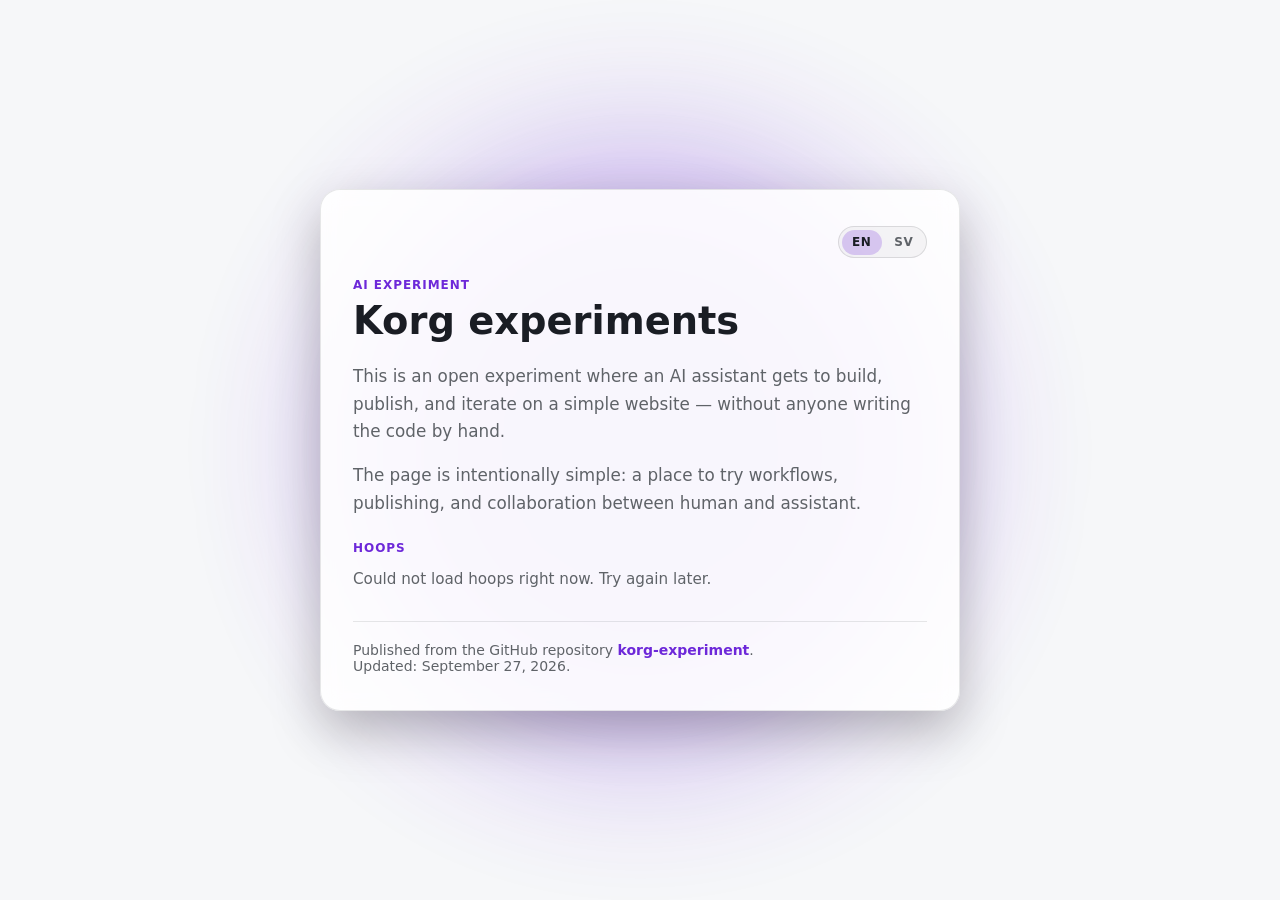
==== index.html @ c3875621 "Add Korgs folder structure with meta.json and animated hoop list on homepage" ====
<!DOCTYPE html>
<html lang="en">
<head>
  <meta charset="utf-8" />
  <meta name="viewport" content="width=device-width, initial-scale=1" />
  <title>Korg experiments</title>
  <meta name="description" content="Korg experiments — an open AI website experiment." />
  <style>
    :root {
      color-scheme: light dark;
      --bg: #0f1115;
      --fg: #e8eaed;
      --muted: #9aa0a6;
      --accent: #a78bfa;
      --card: #1a1d24;
    }
    @media (prefers-color-scheme: light) {
      :root {
        --bg: #f6f7f9;
        --fg: #1a1d24;
        --muted: #5f6368;
        --accent: #6d28d9;
        --card: #ffffff;
      }
    }
    * { box-sizing: border-box; }
    body {
      margin: 0;
      min-height: 100vh;
      font-family: ui-sans-serif, system-ui, -apple-system, "Segoe UI", Roboto, Helvetica, Arial, sans-serif;
      background: var(--bg);
      color: var(--fg);
      display: grid;
      place-items: center;
      padding: 2rem;
      position: relative;
      overflow-x: hidden;
    }
    body::before,
    body::after {
      content: "";
      position: fixed;
      top: 50%;
      left: 50%;
      border-radius: 50%;
      pointer-events: none;
      z-index: 0;
      filter: blur(72px);
      will-change: transform;
    }
    body::before {
      width: min(68vw, 40rem);
      height: min(68vw, 40rem);
      margin: calc(min(68vw, 40rem) / -2) 0 0 calc(min(68vw, 40rem) / -2);
      background: color-mix(in srgb, var(--accent) 30%, transparent);
      opacity: 0.85;
      animation: edge-glow-orbit 40s linear infinite;
    }
    body::after {
      width: min(48vw, 28rem);
      height: min(48vw, 28rem);
      margin: calc(min(48vw, 28rem) / -2) 0 0 calc(min(48vw, 28rem) / -2);
      background: color-mix(in srgb, var(--accent) 16%, transparent);
      opacity: 0.7;
      animation: edge-glow-orbit 56s linear infinite reverse;
      animation-delay: -14s;
    }
    @keyframes edge-glow-orbit {
      from { transform: rotate(0deg) translateX(min(44vw, 20rem)); }
      to { transform: rotate(360deg) translateX(min(44vw, 20rem)); }
    }
    @media (prefers-reduced-motion: reduce) {
      body::before,
      body::after { animation: none; }
      body::before { transform: translate(-28vw, -32vh); }
      body::after { transform: translate(30vw, -18vh); }
    }
    main {
      position: relative;
      z-index: 1;
      width: min(40rem, 100%);
      background: color-mix(in srgb, var(--card) 88%, transparent);
      backdrop-filter: blur(10px);
      border: 1px solid color-mix(in srgb, var(--fg) 10%, transparent);
      border-radius: 1.25rem;
      padding: 2.25rem 2rem;
      box-shadow: 0 20px 50px color-mix(in srgb, #000 25%, transparent);
      transition: opacity 0.35s ease, transform 0.35s ease;
    }
    body.is-leaving main {
      opacity: 0;
      transform: scale(0.96);
    }
    .top-bar {
      display: flex;
      justify-content: flex-end;
      margin-bottom: 1rem;
    }
    .lang-switch {
      display: inline-flex;
      gap: 0.15rem;
      padding: 0.15rem;
      border-radius: 999px;
      border: 1px solid color-mix(in srgb, var(--fg) 12%, transparent);
      background: color-mix(in srgb, var(--fg) 4%, transparent);
    }
    .lang-switch button {
      appearance: none;
      border: 0;
      margin: 0;
      cursor: pointer;
      font: inherit;
      font-size: 0.75rem;
      font-weight: 600;
      letter-spacing: 0.04em;
      padding: 0.35rem 0.65rem;
      border-radius: 999px;
      color: var(--muted);
      background: transparent;
    }
    .lang-switch button[aria-pressed="true"] {
      color: var(--fg);
      background: color-mix(in srgb, var(--accent) 22%, transparent);
    }
    .eyebrow {
      display: inline-block;
      font-size: 0.75rem;
      letter-spacing: 0.08em;
      text-transform: uppercase;
      color: var(--accent);
      font-weight: 600;
      margin-bottom: 0.4rem;
    }
    h1 {
      margin: 0 0 1rem;
      font-size: clamp(1.8rem, 4vw, 2.4rem);
      line-height: 1.15;
      font-weight: 700;
    }
    p {
      margin: 0 0 1rem;
      color: var(--muted);
      line-height: 1.65;
      font-size: 1.05rem;
    }
    .hero { margin-bottom: 1.25rem; }
    .hero-text h1 { margin-bottom: 0; }
    .hoops-section { margin-top: 1.5rem; }
    .hoops-heading {
      margin: 0 0 0.75rem;
      font-size: 0.75rem;
      letter-spacing: 0.08em;
      text-transform: uppercase;
      color: var(--accent);
      font-weight: 600;
    }
    .hoops-status {
      margin: 0;
      color: var(--muted);
      font-size: 0.95rem;
    }
    .hoop-list {
      list-style: none;
      margin: 0;
      padding: 0;
      display: flex;
      flex-direction: column;
      gap: 0.65rem;
    }
    .hoop {
      display: flex;
      align-items: flex-start;
      gap: 0.85rem;
      text-decoration: none;
      color: inherit;
      padding: 0.85rem 1rem;
      border-radius: 1rem;
      border: 1px solid color-mix(in srgb, var(--fg) 10%, transparent);
      background: color-mix(in srgb, var(--fg) 3%, transparent);
      cursor: pointer;
      opacity: 0;
      transform: translateY(12px) scale(0.96);
      animation: hoop-pop 0.55s cubic-bezier(0.22, 1, 0.36, 1) forwards;
      transition: border-color 0.2s ease, background 0.2s ease, transform 0.2s ease;
    }
    .hoop:hover {
      border-color: color-mix(in srgb, var(--accent) 55%, transparent);
      background: color-mix(in srgb, var(--accent) 12%, transparent);
      transform: translateY(-1px) scale(1.01);
    }
    .hoop:focus-visible {
      outline: 2px solid var(--accent);
      outline-offset: 3px;
    }
    .hoop-icon {
      font-size: 1.85rem;
      line-height: 1;
      flex-shrink: 0;
      filter: drop-shadow(0 6px 12px color-mix(in srgb, var(--accent) 30%, transparent));
    }
    .hoop-text { min-width: 0; flex: 1; }
    .hoop-title {
      margin: 0;
      font-size: 1.05rem;
      font-weight: 700;
      line-height: 1.25;
    }
    .hoop-desc {
      margin: 0.3rem 0 0;
      color: var(--muted);
      font-size: 0.9rem;
      line-height: 1.45;
    }
    @keyframes hoop-pop {
      to { opacity: 1; transform: translateY(0) scale(1); }
    }
    footer {
      margin-top: 1.75rem;
      padding-top: 1.25rem;
      border-top: 1px solid color-mix(in srgb, var(--fg) 10%, transparent);
      font-size: 0.875rem;
      color: var(--muted);
    }
    footer a {
      color: var(--accent);
      text-decoration: none;
      font-weight: 600;
    }
    footer a:hover { text-decoration: underline; }
    .expand-overlay {
      position: fixed;
      inset: 0;
      z-index: 1000;
      pointer-events: none;
    }
    .expand-overlay .fly-hoop {
      position: fixed;
      font-size: 2.5rem;
      line-height: 1;
      margin: 0;
      transform-origin: center center;
      will-change: transform, filter;
      filter: drop-shadow(0 10px 18px color-mix(in srgb, var(--accent) 35%, transparent));
      transition: transform 0.7s cubic-bezier(0.22, 1, 0.36, 1), filter 0.7s ease;
    }
    .expand-overlay.is-on .fly-hoop {
      transform: translate(-50%, -50%) scale(22);
      filter: drop-shadow(0 0 40px color-mix(in srgb, var(--accent) 55%, transparent));
    }
    @media (prefers-reduced-motion: reduce) {
      .hoop {
        animation: none;
        opacity: 1;
        transform: none;
      }
      .hoop:hover { transform: none; }
      .expand-overlay .fly-hoop { transition: none; }
      body.is-leaving main { transition: none; }
    }
  </style>
</head>
<body data-i18n-title="document_title" data-i18n-meta="meta_description">
  <main>
    <div class="top-bar">
      <div class="lang-switch" role="group" aria-label="Language">
        <button type="button" data-lang="en" aria-pressed="true">EN</button>
        <button type="button" data-lang="sv" aria-pressed="false">SV</button>
      </div>
    </div>
    <div class="hero">
      <div class="hero-text">
        <span class="eyebrow" data-i18n="eyebrow">AI experiment</span>
        <h1 data-i18n="header_title">Korg experiments</h1>
      </div>
    </div>
    <p data-i18n="intro1">
      This is an open experiment where an AI assistant gets to build, publish,
      and iterate on a simple website — without anyone writing the code by hand.
    </p>
    <p data-i18n="intro2">
      The page is intentionally simple: a place to try workflows, publishing, and
      collaboration between human and assistant.
    </p>

    <section class="hoops-section" aria-labelledby="hoops-heading">
      <h2 id="hoops-heading" class="hoops-heading" data-i18n="hoops_heading">Hoops</h2>
      <p id="hoops-status" class="hoops-status" data-i18n="hoops_loading">Loading hoops…</p>
      <ul id="hoop-list" class="hoop-list" hidden></ul>
    </section>

    <footer>
      <span data-i18n="footer_published_prefix">Published from the GitHub repository </span><a href="https://github.com/ChrisAcrobat/korg-experiment" data-i18n="footer_published_link">korg-experiment</a>.<br />
      <span data-i18n="footer_updated">Updated: September 27, 2026.</span>
    </footer>
  </main>
  <!--
    The reload script must always run first.
    If something goes wrong on the page later, it still starts,
    fetches the latest version from GitHub, and fixes the page automatically.
  -->
  <script src="reload.js" defer></script>
  <script src="i18n.js" defer></script>
  <script defer>
    (function () {
      const REPO = "ChrisAcrobat/korg-experiment";
      const BRANCH = "main";
      const CONTENTS =
        "https://api.github.com/repos/" + REPO + "/contents/Korgs?ref=" + encodeURIComponent(BRANCH);
      const listEl = document.getElementById("hoop-list");
      const statusEl = document.getElementById("hoops-status");
      const reduceMotion = window.matchMedia("(prefers-reduced-motion: reduce)").matches;

      function t(key, fallback) {
        if (window.KorgI18n) return window.KorgI18n.t(key, fallback);
        return fallback;
      }

      function setStatus(key, fallback) {
        statusEl.hidden = false;
        statusEl.setAttribute("data-i18n", key);
        statusEl.textContent = t(key, fallback);
        listEl.hidden = true;
        listEl.innerHTML = "";
      }

      async function fetchJson(url) {
        const res = await fetch(url, {
          headers: { Accept: "application/vnd.github+json" },
          cache: "no-store",
        });
        if (!res.ok) throw new Error("HTTP " + res.status);
        return res.json();
      }

      async function loadMeta(folder) {
        const url =
          "https://api.github.com/repos/" +
          REPO +
          "/contents/Korgs/" +
          encodeURIComponent(folder) +
          "/meta.json?ref=" +
          encodeURIComponent(BRANCH);
        try {
          const data = await fetchJson(url);
          if (data && data.content && data.encoding === "base64") {
            const json = JSON.parse(atob(data.content.replace(/\n/g, "")));
            return json;
          }
          if (data && data.download_url) {
            const res = await fetch(data.download_url, { cache: "no-store" });
            if (!res.ok) throw new Error("meta " + res.status);
            return res.json();
          }
        } catch (_) { /* fall through */ }
        return null;
      }

      function navigateWithZoom(anchor, icon) {
        const href = anchor.getAttribute("href");
        if (reduceMotion) {
          window.location.href = href;
          return;
        }
        const rect = anchor.querySelector(".hoop-icon").getBoundingClientRect();
        const overlay = document.createElement("div");
        overlay.className = "expand-overlay";
        overlay.setAttribute("aria-hidden", "true");
        const fly = document.createElement("span");
        fly.className = "fly-hoop";
        fly.textContent = icon || "🧺";
        const cx = rect.left + rect.width / 2;
        const cy = rect.top + rect.height / 2;
        fly.style.left = cx + "px";
        fly.style.top = cy + "px";
        fly.style.transform = "translate(-50%, -50%) scale(1)";
        overlay.appendChild(fly);
        document.body.appendChild(overlay);
        document.body.classList.add("is-leaving");

        requestAnimationFrame(() => {
          overlay.classList.add("is-on");
        });

        const done = () => { window.location.href = href; };
        fly.addEventListener("transitionend", done, { once: true });
        setTimeout(done, 850);
      }

      function renderHoops(hoops) {
        listEl.innerHTML = "";
        if (!hoops.length) {
          setStatus("hoops_empty", "No hoops yet. Add a folder under Korgs/.");
          return;
        }
        statusEl.hidden = true;
        listEl.hidden = false;
        const defaultIcon = t("default_hoop_icon", "🧺");
        const openLabel = t("hoop_open", "Open hoop");

        hoops.forEach((hoop, index) => {
          const li = document.createElement("li");
          const a = document.createElement("a");
          a.className = "hoop";
          a.href = "Korgs/" + encodeURIComponent(hoop.folder) + "/";
          a.style.animationDelay = (index * 0.08) + "s";
          a.setAttribute(
            "aria-label",
            openLabel + ": " + hoop.title
          );

          const icon = document.createElement("span");
          icon.className = "hoop-icon";
          icon.setAttribute("aria-hidden", "true");
          icon.textContent = hoop.icon || defaultIcon;

          const text = document.createElement("div");
          text.className = "hoop-text";
          const title = document.createElement("p");
          title.className = "hoop-title";
          title.textContent = hoop.title;
          text.appendChild(title);
          if (hoop.description) {
            const desc = document.createElement("p");
            desc.className = "hoop-desc";
            desc.textContent = hoop.description;
            text.appendChild(desc);
          }

          a.appendChild(icon);
          a.appendChild(text);
          a.addEventListener("click", (event) => {
            if (event.metaKey || event.ctrlKey || event.shiftKey || event.altKey) return;
            event.preventDefault();
            navigateWithZoom(a, hoop.icon || defaultIcon);
          });

          li.appendChild(a);
          listEl.appendChild(li);
        });
      }

      async function loadHoops() {
        setStatus("hoops_loading", "Loading hoops…");
        try {
          const entries = await fetchJson(CONTENTS);
          if (!Array.isArray(entries)) throw new Error("bad listing");
          const dirs = entries.filter(
            (e) => e && e.type === "dir" && e.name && !e.name.startsWith(".")
          );
          const hoops = await Promise.all(
            dirs.map(async (dir) => {
              const meta = await loadMeta(dir.name);
              const order =
                meta && typeof meta.order === "number" ? meta.order : Number.POSITIVE_INFINITY;
              return {
                folder: dir.name,
                title: (meta && meta.title) || dir.name,
                description: (meta && meta.description) || "",
                icon: (meta && meta.icon) || "",
                order: order,
              };
            })
          );
          hoops.sort((a, b) => {
            if (a.order !== b.order) return a.order - b.order;
            return a.title.localeCompare(b.title);
          });
          renderHoops(hoops);
        } catch (_) {
          setStatus("hoops_error", "Could not load hoops right now. Try again later.");
        }
      }

      const start = () => loadHoops();
      if (window.KorgI18n && window.KorgI18n.ready) {
        window.KorgI18n.ready.then(start).catch(start);
      } else {
        document.addEventListener("i18n:ready", start, { once: true });
        setTimeout(start, 400);
      }

      document.addEventListener("i18n:ready", () => {
        if (!listEl.hidden && listEl.children.length) {
          // Refresh aria labels / status text if language changes after load
          const openLabel = t("hoop_open", "Open hoop");
          listEl.querySelectorAll(".hoop").forEach((a) => {
            const title = a.querySelector(".hoop-title");
            if (title) a.setAttribute("aria-label", openLabel + ": " + title.textContent);
          });
        } else if (!statusEl.hidden) {
          const key = statusEl.getAttribute("data-i18n");
          if (key) statusEl.textContent = t(key, statusEl.textContent);
        }
      });
    })();
  </script>
</body>
</html>
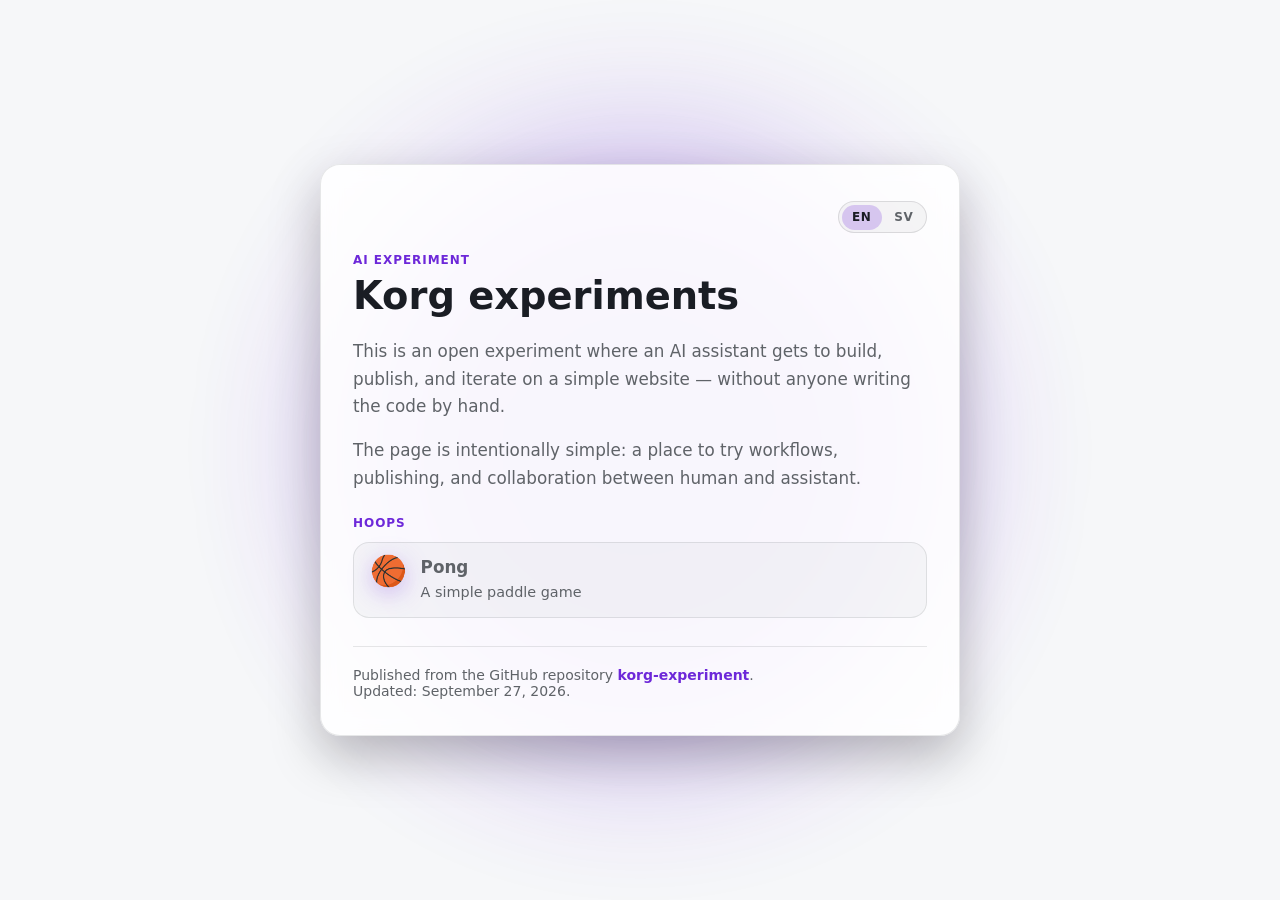
==== commit 3a8f0e7e: "Add hoops.json fallback when GitHub API is rate-limited" ====
--- a/index.html
+++ b/index.html
@@ -439,22 +439,47 @@
         });
       }
 
+      async function loadMetaRelative(folder) {
+        try {
+          const res = await fetch("Korgs/" + encodeURIComponent(folder) + "/meta.json", {
+            cache: "no-cache",
+          });
+          if (!res.ok) return null;
+          return res.json();
+        } catch (_) {
+          return null;
+        }
+      }
+
+      async function listFolders() {
+        try {
+          const entries = await fetchJson(CONTENTS);
+          if (!Array.isArray(entries)) throw new Error("bad listing");
+          return entries
+            .filter((e) => e && e.type === "dir" && e.name && !e.name.startsWith("."))
+            .map((e) => e.name);
+        } catch (_) {
+          const res = await fetch("Korgs/hoops.json", { cache: "no-cache" });
+          if (!res.ok) throw new Error("hoops fallback " + res.status);
+          const data = await res.json();
+          if (!Array.isArray(data)) throw new Error("bad hoops.json");
+          return data.map(String);
+        }
+      }
+
       async function loadHoops() {
         setStatus("hoops_loading", "Loading hoops…");
         try {
-          const entries = await fetchJson(CONTENTS);
-          if (!Array.isArray(entries)) throw new Error("bad listing");
-          const dirs = entries.filter(
-            (e) => e && e.type === "dir" && e.name && !e.name.startsWith(".")
-          );
+          const folders = await listFolders();
           const hoops = await Promise.all(
-            dirs.map(async (dir) => {
-              const meta = await loadMeta(dir.name);
+            folders.map(async (name) => {
+              let meta = await loadMeta(name);
+              if (!meta) meta = await loadMetaRelative(name);
               const order =
                 meta && typeof meta.order === "number" ? meta.order : Number.POSITIVE_INFINITY;
               return {
-                folder: dir.name,
-                title: (meta && meta.title) || dir.name,
+                folder: name,
+                title: (meta && meta.title) || name,
                 description: (meta && meta.description) || "",
                 icon: (meta && meta.icon) || "",
                 order: order,
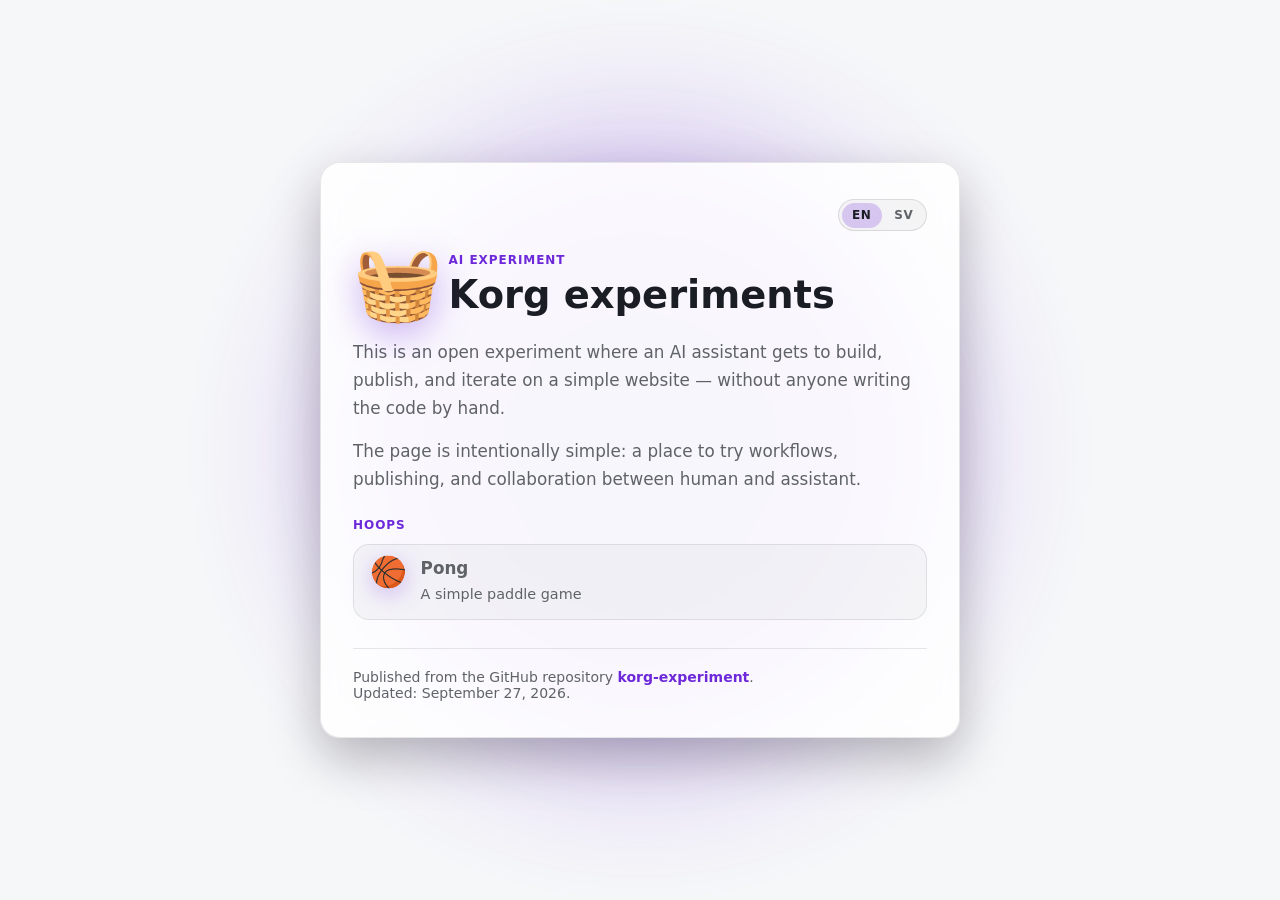
==== commit 37b981a5: "Restore korg emoji in header" ====
--- a/index.html
+++ b/index.html
@@ -143,8 +143,31 @@
       line-height: 1.65;
       font-size: 1.05rem;
     }
-    .hero { margin-bottom: 1.25rem; }
+    .hero {
+      display: flex;
+      flex-direction: column;
+      align-items: flex-start;
+      gap: 0;
+      margin-bottom: 1.25rem;
+    }
+    .basket {
+      font-size: clamp(3.5rem, 14vw, 5rem);
+      line-height: 1;
+      display: block;
+      filter: drop-shadow(0 10px 18px color-mix(in srgb, var(--accent) 35%, transparent));
+      user-select: none;
+    }
+    @media (min-width: 520px) {
+      .hero {
+        flex-direction: row;
+        align-items: center;
+        gap: 0.35rem;
+      }
+      .hero-text { flex: 1; min-width: 0; }
+      .basket { font-size: 4.5rem; flex-shrink: 0; }
+    }
     .hero-text h1 { margin-bottom: 0; }
+    .hero-text .eyebrow { margin-bottom: 0.4rem; }
     .hoops-section { margin-top: 1.5rem; }
     .hoops-heading {
       margin: 0 0 0.75rem;
@@ -268,6 +291,7 @@
       </div>
     </div>
     <div class="hero">
+      <span class="basket" role="img" data-i18n="basket_aria" data-i18n-attr="aria-label">🧺</span>
       <div class="hero-text">
         <span class="eyebrow" data-i18n="eyebrow">AI experiment</span>
         <h1 data-i18n="header_title">Korg experiments</h1>
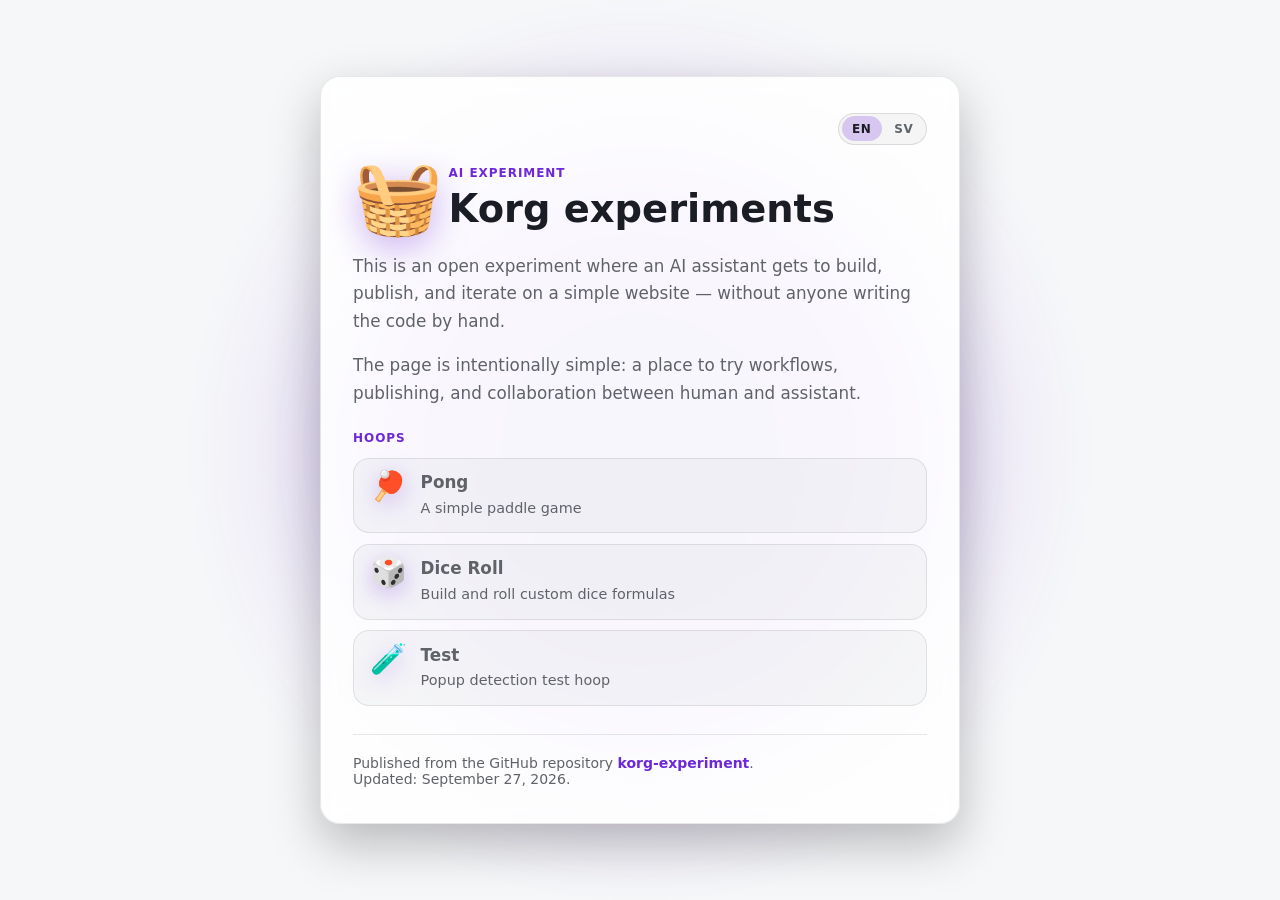
==== commit f11e8b94: "Test: inert comment in index.html for critical-update popup" ====
--- a/index.html
+++ b/index.html
@@ -1,286 +1,12 @@
 <!DOCTYPE html>
+<!-- korg-fp-test: 20260927101149 -->
 <html lang="en">
 <head>
   <meta charset="utf-8" />
   <meta name="viewport" content="width=device-width, initial-scale=1" />
   <title>Korg experiments</title>
   <meta name="description" content="Korg experiments — an open AI website experiment." />
-  <style>
-    :root {
-      color-scheme: light dark;
-      --bg: #0f1115;
-      --fg: #e8eaed;
-      --muted: #9aa0a6;
-      --accent: #a78bfa;
-      --card: #1a1d24;
-    }
-    @media (prefers-color-scheme: light) {
-      :root {
-        --bg: #f6f7f9;
-        --fg: #1a1d24;
-        --muted: #5f6368;
-        --accent: #6d28d9;
-        --card: #ffffff;
-      }
-    }
-    * { box-sizing: border-box; }
-    body {
-      margin: 0;
-      min-height: 100vh;
-      font-family: ui-sans-serif, system-ui, -apple-system, "Segoe UI", Roboto, Helvetica, Arial, sans-serif;
-      background: var(--bg);
-      color: var(--fg);
-      display: grid;
-      place-items: center;
-      padding: 2rem;
-      position: relative;
-      overflow-x: hidden;
-    }
-    body::before,
-    body::after {
-      content: "";
-      position: fixed;
-      top: 50%;
-      left: 50%;
-      border-radius: 50%;
-      pointer-events: none;
-      z-index: 0;
-      filter: blur(72px);
-      will-change: transform;
-    }
-    body::before {
-      width: min(68vw, 40rem);
-      height: min(68vw, 40rem);
-      margin: calc(min(68vw, 40rem) / -2) 0 0 calc(min(68vw, 40rem) / -2);
-      background: color-mix(in srgb, var(--accent) 30%, transparent);
-      opacity: 0.85;
-      animation: edge-glow-orbit 40s linear infinite;
-    }
-    body::after {
-      width: min(48vw, 28rem);
-      height: min(48vw, 28rem);
-      margin: calc(min(48vw, 28rem) / -2) 0 0 calc(min(48vw, 28rem) / -2);
-      background: color-mix(in srgb, var(--accent) 16%, transparent);
-      opacity: 0.7;
-      animation: edge-glow-orbit 56s linear infinite reverse;
-      animation-delay: -14s;
-    }
-    @keyframes edge-glow-orbit {
-      from { transform: rotate(0deg) translateX(min(44vw, 20rem)); }
-      to { transform: rotate(360deg) translateX(min(44vw, 20rem)); }
-    }
-    @media (prefers-reduced-motion: reduce) {
-      body::before,
-      body::after { animation: none; }
-      body::before { transform: translate(-28vw, -32vh); }
-      body::after { transform: translate(30vw, -18vh); }
-    }
-    main {
-      position: relative;
-      z-index: 1;
-      width: min(40rem, 100%);
-      background: color-mix(in srgb, var(--card) 88%, transparent);
-      backdrop-filter: blur(10px);
-      border: 1px solid color-mix(in srgb, var(--fg) 10%, transparent);
-      border-radius: 1.25rem;
-      padding: 2.25rem 2rem;
-      box-shadow: 0 20px 50px color-mix(in srgb, #000 25%, transparent);
-      transition: opacity 0.35s ease, transform 0.35s ease;
-    }
-    body.is-leaving main {
-      opacity: 0;
-      transform: scale(0.96);
-    }
-    .top-bar {
-      display: flex;
-      justify-content: flex-end;
-      margin-bottom: 1rem;
-    }
-    .lang-switch {
-      display: inline-flex;
-      gap: 0.15rem;
-      padding: 0.15rem;
-      border-radius: 999px;
-      border: 1px solid color-mix(in srgb, var(--fg) 12%, transparent);
-      background: color-mix(in srgb, var(--fg) 4%, transparent);
-    }
-    .lang-switch button {
-      appearance: none;
-      border: 0;
-      margin: 0;
-      cursor: pointer;
-      font: inherit;
-      font-size: 0.75rem;
-      font-weight: 600;
-      letter-spacing: 0.04em;
-      padding: 0.35rem 0.65rem;
-      border-radius: 999px;
-      color: var(--muted);
-      background: transparent;
-    }
-    .lang-switch button[aria-pressed="true"] {
-      color: var(--fg);
-      background: color-mix(in srgb, var(--accent) 22%, transparent);
-    }
-    .eyebrow {
-      display: inline-block;
-      font-size: 0.75rem;
-      letter-spacing: 0.08em;
-      text-transform: uppercase;
-      color: var(--accent);
-      font-weight: 600;
-      margin-bottom: 0.4rem;
-    }
-    h1 {
-      margin: 0 0 1rem;
-      font-size: clamp(1.8rem, 4vw, 2.4rem);
-      line-height: 1.15;
-      font-weight: 700;
-    }
-    p {
-      margin: 0 0 1rem;
-      color: var(--muted);
-      line-height: 1.65;
-      font-size: 1.05rem;
-    }
-    .hero {
-      display: flex;
-      flex-direction: column;
-      align-items: flex-start;
-      gap: 0;
-      margin-bottom: 1.25rem;
-    }
-    .basket {
-      font-size: clamp(3.5rem, 14vw, 5rem);
-      line-height: 1;
-      display: block;
-      filter: drop-shadow(0 10px 18px color-mix(in srgb, var(--accent) 35%, transparent));
-      user-select: none;
-    }
-    @media (min-width: 520px) {
-      .hero {
-        flex-direction: row;
-        align-items: center;
-        gap: 0.35rem;
-      }
-      .hero-text { flex: 1; min-width: 0; }
-      .basket { font-size: 4.5rem; flex-shrink: 0; }
-    }
-    .hero-text h1 { margin-bottom: 0; }
-    .hero-text .eyebrow { margin-bottom: 0.4rem; }
-    .hoops-section { margin-top: 1.5rem; }
-    .hoops-heading {
-      margin: 0 0 0.75rem;
-      font-size: 0.75rem;
-      letter-spacing: 0.08em;
-      text-transform: uppercase;
-      color: var(--accent);
-      font-weight: 600;
-    }
-    .hoops-status {
-      margin: 0;
-      color: var(--muted);
-      font-size: 0.95rem;
-    }
-    .hoop-list {
-      list-style: none;
-      margin: 0;
-      padding: 0;
-      display: flex;
-      flex-direction: column;
-      gap: 0.65rem;
-    }
-    .hoop {
-      display: flex;
-      align-items: flex-start;
-      gap: 0.85rem;
-      text-decoration: none;
-      color: inherit;
-      padding: 0.85rem 1rem;
-      border-radius: 1rem;
-      border: 1px solid color-mix(in srgb, var(--fg) 10%, transparent);
-      background: color-mix(in srgb, var(--fg) 3%, transparent);
-      cursor: pointer;
-      opacity: 0;
-      transform: translateY(12px) scale(0.96);
-      animation: hoop-pop 0.55s cubic-bezier(0.22, 1, 0.36, 1) forwards;
-      transition: border-color 0.2s ease, background 0.2s ease, transform 0.2s ease;
-    }
-    .hoop:hover {
-      border-color: color-mix(in srgb, var(--accent) 55%, transparent);
-      background: color-mix(in srgb, var(--accent) 12%, transparent);
-      transform: translateY(-1px) scale(1.01);
-    }
-    .hoop:focus-visible {
-      outline: 2px solid var(--accent);
-      outline-offset: 3px;
-    }
-    .hoop-icon {
-      font-size: 1.85rem;
-      line-height: 1;
-      flex-shrink: 0;
-      filter: drop-shadow(0 6px 12px color-mix(in srgb, var(--accent) 30%, transparent));
-    }
-    .hoop-text { min-width: 0; flex: 1; }
-    .hoop-title {
-      margin: 0;
-      font-size: 1.05rem;
-      font-weight: 700;
-      line-height: 1.25;
-    }
-    .hoop-desc {
-      margin: 0.3rem 0 0;
-      color: var(--muted);
-      font-size: 0.9rem;
-      line-height: 1.45;
-    }
-    @keyframes hoop-pop {
-      to { opacity: 1; transform: translateY(0) scale(1); }
-    }
-    footer {
-      margin-top: 1.75rem;
-      padding-top: 1.25rem;
-      border-top: 1px solid color-mix(in srgb, var(--fg) 10%, transparent);
-      font-size: 0.875rem;
-      color: var(--muted);
-    }
-    footer a {
-      color: var(--accent);
-      text-decoration: none;
-      font-weight: 600;
-    }
-    footer a:hover { text-decoration: underline; }
-    .expand-overlay {
-      position: fixed;
-      inset: 0;
-      z-index: 1000;
-      pointer-events: none;
-    }
-    .expand-overlay .fly-hoop {
-      position: fixed;
-      font-size: 2.5rem;
-      line-height: 1;
-      margin: 0;
-      transform-origin: center center;
-      will-change: transform, filter;
-      filter: drop-shadow(0 10px 18px color-mix(in srgb, var(--accent) 35%, transparent));
-      transition: transform 0.7s cubic-bezier(0.22, 1, 0.36, 1), filter 0.7s ease;
-    }
-    .expand-overlay.is-on .fly-hoop {
-      transform: translate(-50%, -50%) scale(22);
-      filter: drop-shadow(0 0 40px color-mix(in srgb, var(--accent) 55%, transparent));
-    }
-    @media (prefers-reduced-motion: reduce) {
-      .hoop {
-        animation: none;
-        opacity: 1;
-        transform: none;
-      }
-      .hoop:hover { transform: none; }
-      .expand-overlay .fly-hoop { transition: none; }
-      body.is-leaving main { transition: none; }
-    }
-  </style>
+  <link rel="stylesheet" href="css/site.css" />
 </head>
 <body data-i18n-title="document_title" data-i18n-meta="meta_description">
   <main>
@@ -290,258 +16,26 @@
         <button type="button" data-lang="sv" aria-pressed="false">SV</button>
       </div>
     </div>
-    <div class="hero">
+    <header class="hero">
       <span class="basket" role="img" data-i18n="basket_aria" data-i18n-attr="aria-label">🧺</span>
       <div class="hero-text">
         <span class="eyebrow" data-i18n="eyebrow">AI experiment</span>
         <h1 data-i18n="header_title">Korg experiments</h1>
       </div>
-    </div>
-    <p data-i18n="intro1">
-      This is an open experiment where an AI assistant gets to build, publish,
-      and iterate on a simple website — without anyone writing the code by hand.
-    </p>
-    <p data-i18n="intro2">
-      The page is intentionally simple: a place to try workflows, publishing, and
-      collaboration between human and assistant.
-    </p>
+    </header>
 
-    <section class="hoops-section" aria-labelledby="hoops-heading">
-      <h2 id="hoops-heading" class="hoops-heading" data-i18n="hoops_heading">Hoops</h2>
-      <p id="hoops-status" class="hoops-status" data-i18n="hoops_loading">Loading hoops…</p>
-      <ul id="hoop-list" class="hoop-list" hidden></ul>
-    </section>
+    <div id="content"></div>
 
     <footer>
       <span data-i18n="footer_published_prefix">Published from the GitHub repository </span><a href="https://github.com/ChrisAcrobat/korg-experiment" data-i18n="footer_published_link">korg-experiment</a>.<br />
       <span data-i18n="footer_updated">Updated: September 27, 2026.</span>
     </footer>
   </main>
-  <!--
-    The reload script must always run first.
-    If something goes wrong on the page later, it still starts,
-    fetches the latest version from GitHub, and fixes the page automatically.
-  -->
+
   <script src="reload.js" defer></script>
-  <script src="i18n.js" defer></script>
-  <script defer>
-    (function () {
-      const REPO = "ChrisAcrobat/korg-experiment";
-      const BRANCH = "main";
-      const CONTENTS =
-        "https://api.github.com/repos/" + REPO + "/contents/Korgs?ref=" + encodeURIComponent(BRANCH);
-      const listEl = document.getElementById("hoop-list");
-      const statusEl = document.getElementById("hoops-status");
-      const reduceMotion = window.matchMedia("(prefers-reduced-motion: reduce)").matches;
-
-      function t(key, fallback) {
-        if (window.KorgI18n) return window.KorgI18n.t(key, fallback);
-        return fallback;
-      }
-
-      function setStatus(key, fallback) {
-        statusEl.hidden = false;
-        statusEl.setAttribute("data-i18n", key);
-        statusEl.textContent = t(key, fallback);
-        listEl.hidden = true;
-        listEl.innerHTML = "";
-      }
-
-      async function fetchJson(url) {
-        const res = await fetch(url, {
-          headers: { Accept: "application/vnd.github+json" },
-          cache: "no-store",
-        });
-        if (!res.ok) throw new Error("HTTP " + res.status);
-        return res.json();
-      }
-
-      async function loadMeta(folder) {
-        const url =
-          "https://api.github.com/repos/" +
-          REPO +
-          "/contents/Korgs/" +
-          encodeURIComponent(folder) +
-          "/meta.json?ref=" +
-          encodeURIComponent(BRANCH);
-        try {
-          const data = await fetchJson(url);
-          if (data && data.content && data.encoding === "base64") {
-            const json = JSON.parse(atob(data.content.replace(/\n/g, "")));
-            return json;
-          }
-          if (data && data.download_url) {
-            const res = await fetch(data.download_url, { cache: "no-store" });
-            if (!res.ok) throw new Error("meta " + res.status);
-            return res.json();
-          }
-        } catch (_) { /* fall through */ }
-        return null;
-      }
-
-      function navigateWithZoom(anchor, icon) {
-        const href = anchor.getAttribute("href");
-        if (reduceMotion) {
-          window.location.href = href;
-          return;
-        }
-        const rect = anchor.querySelector(".hoop-icon").getBoundingClientRect();
-        const overlay = document.createElement("div");
-        overlay.className = "expand-overlay";
-        overlay.setAttribute("aria-hidden", "true");
-        const fly = document.createElement("span");
-        fly.className = "fly-hoop";
-        fly.textContent = icon || "🧺";
-        const cx = rect.left + rect.width / 2;
-        const cy = rect.top + rect.height / 2;
-        fly.style.left = cx + "px";
-        fly.style.top = cy + "px";
-        fly.style.transform = "translate(-50%, -50%) scale(1)";
-        overlay.appendChild(fly);
-        document.body.appendChild(overlay);
-        document.body.classList.add("is-leaving");
-
-        requestAnimationFrame(() => {
-          overlay.classList.add("is-on");
-        });
-
-        const done = () => { window.location.href = href; };
-        fly.addEventListener("transitionend", done, { once: true });
-        setTimeout(done, 850);
-      }
-
-      function renderHoops(hoops) {
-        listEl.innerHTML = "";
-        if (!hoops.length) {
-          setStatus("hoops_empty", "No hoops yet. Add a folder under Korgs/.");
-          return;
-        }
-        statusEl.hidden = true;
-        listEl.hidden = false;
-        const defaultIcon = t("default_hoop_icon", "🧺");
-        const openLabel = t("hoop_open", "Open hoop");
-
-        hoops.forEach((hoop, index) => {
-          const li = document.createElement("li");
-          const a = document.createElement("a");
-          a.className = "hoop";
-          a.href = "Korgs/" + encodeURIComponent(hoop.folder) + "/";
-          a.style.animationDelay = (index * 0.08) + "s";
-          a.setAttribute(
-            "aria-label",
-            openLabel + ": " + hoop.title
-          );
-
-          const icon = document.createElement("span");
-          icon.className = "hoop-icon";
-          icon.setAttribute("aria-hidden", "true");
-          icon.textContent = hoop.icon || defaultIcon;
-
-          const text = document.createElement("div");
-          text.className = "hoop-text";
-          const title = document.createElement("p");
-          title.className = "hoop-title";
-          title.textContent = hoop.title;
-          text.appendChild(title);
-          if (hoop.description) {
-            const desc = document.createElement("p");
-            desc.className = "hoop-desc";
-            desc.textContent = hoop.description;
-            text.appendChild(desc);
-          }
-
-          a.appendChild(icon);
-          a.appendChild(text);
-          a.addEventListener("click", (event) => {
-            if (event.metaKey || event.ctrlKey || event.shiftKey || event.altKey) return;
-            event.preventDefault();
-            navigateWithZoom(a, hoop.icon || defaultIcon);
-          });
-
-          li.appendChild(a);
-          listEl.appendChild(li);
-        });
-      }
-
-      async function loadMetaRelative(folder) {
-        try {
-          const res = await fetch("Korgs/" + encodeURIComponent(folder) + "/meta.json", {
-            cache: "no-cache",
-          });
-          if (!res.ok) return null;
-          return res.json();
-        } catch (_) {
-          return null;
-        }
-      }
-
-      async function listFolders() {
-        try {
-          const entries = await fetchJson(CONTENTS);
-          if (!Array.isArray(entries)) throw new Error("bad listing");
-          return entries
-            .filter((e) => e && e.type === "dir" && e.name && !e.name.startsWith("."))
-            .map((e) => e.name);
-        } catch (_) {
-          const res = await fetch("Korgs/hoops.json", { cache: "no-cache" });
-          if (!res.ok) throw new Error("hoops fallback " + res.status);
-          const data = await res.json();
-          if (!Array.isArray(data)) throw new Error("bad hoops.json");
-          return data.map(String);
-        }
-      }
-
-      async function loadHoops() {
-        setStatus("hoops_loading", "Loading hoops…");
-        try {
-          const folders = await listFolders();
-          const hoops = await Promise.all(
-            folders.map(async (name) => {
-              let meta = await loadMeta(name);
-              if (!meta) meta = await loadMetaRelative(name);
-              const order =
-                meta && typeof meta.order === "number" ? meta.order : Number.POSITIVE_INFINITY;
-              return {
-                folder: name,
-                title: (meta && meta.title) || name,
-                description: (meta && meta.description) || "",
-                icon: (meta && meta.icon) || "",
-                order: order,
-              };
-            })
-          );
-          hoops.sort((a, b) => {
-            if (a.order !== b.order) return a.order - b.order;
-            return a.title.localeCompare(b.title);
-          });
-          renderHoops(hoops);
-        } catch (_) {
-          setStatus("hoops_error", "Could not load hoops right now. Try again later.");
-        }
-      }
-
-      const start = () => loadHoops();
-      if (window.KorgI18n && window.KorgI18n.ready) {
-        window.KorgI18n.ready.then(start).catch(start);
-      } else {
-        document.addEventListener("i18n:ready", start, { once: true });
-        setTimeout(start, 400);
-      }
-
-      document.addEventListener("i18n:ready", () => {
-        if (!listEl.hidden && listEl.children.length) {
-          // Refresh aria labels / status text if language changes after load
-          const openLabel = t("hoop_open", "Open hoop");
-          listEl.querySelectorAll(".hoop").forEach((a) => {
-            const title = a.querySelector(".hoop-title");
-            if (title) a.setAttribute("aria-label", openLabel + ": " + title.textContent);
-          });
-        } else if (!statusEl.hidden) {
-          const key = statusEl.getAttribute("data-i18n");
-          if (key) statusEl.textContent = t(key, statusEl.textContent);
-        }
-      });
-    })();
-  </script>
+  <script src="js/animations.js" defer></script>
+  <script src="js/i18n.js" defer></script>
+  <script src="js/hoops.js" defer></script>
+  <script src="js/home.js" defer></script>
 </body>
 </html>
--- a/css/site.css
+++ b/css/site.css
@@ -0,0 +1,307 @@
+:root {
+  color-scheme: light dark;
+  --bg: #0f1115;
+  --fg: #e8eaed;
+  --muted: #9aa0a6;
+  --accent: #a78bfa;
+  --card: #1a1d24;
+}
+@media (prefers-color-scheme: light) {
+  :root {
+    --bg: #f6f7f9;
+    --fg: #1a1d24;
+    --muted: #5f6368;
+    --accent: #6d28d9;
+    --card: #ffffff;
+  }
+}
+* { box-sizing: border-box; }
+body {
+  margin: 0;
+  min-height: 100vh;
+  font-family: ui-sans-serif, system-ui, -apple-system, "Segoe UI", Roboto, Helvetica, Arial, sans-serif;
+  background: var(--bg);
+  color: var(--fg);
+  display: grid;
+  place-items: center;
+  padding: 2rem;
+  position: relative;
+  overflow-x: hidden;
+}
+body::before,
+body::after {
+  content: "";
+  position: fixed;
+  top: 50%;
+  left: 50%;
+  border-radius: 50%;
+  pointer-events: none;
+  z-index: 0;
+  filter: blur(72px);
+  will-change: transform;
+}
+body::before {
+  width: min(68vw, 40rem);
+  height: min(68vw, 40rem);
+  margin: calc(min(68vw, 40rem) / -2) 0 0 calc(min(68vw, 40rem) / -2);
+  background: color-mix(in srgb, var(--accent) 30%, transparent);
+  opacity: 0.85;
+  animation: edge-glow-orbit 40s linear infinite;
+}
+body::after {
+  width: min(48vw, 28rem);
+  height: min(48vw, 28rem);
+  margin: calc(min(48vw, 28rem) / -2) 0 0 calc(min(48vw, 28rem) / -2);
+  background: color-mix(in srgb, var(--accent) 16%, transparent);
+  opacity: 0.7;
+  animation: edge-glow-orbit 56s linear infinite reverse;
+  animation-delay: -14s;
+}
+@keyframes edge-glow-orbit {
+  from { transform: rotate(0deg) translateX(min(44vw, 20rem)); }
+  to { transform: rotate(360deg) translateX(min(44vw, 20rem)); }
+}
+@media (prefers-reduced-motion: reduce) {
+  body::before, body::after { animation: none; }
+  body::before { transform: translate(-28vw, -32vh); }
+  body::after { transform: translate(30vw, -18vh); }
+}
+main {
+  position: relative;
+  z-index: 1;
+  width: min(40rem, 100%);
+  background: color-mix(in srgb, var(--card) 88%, transparent);
+  backdrop-filter: blur(10px);
+  border: 1px solid color-mix(in srgb, var(--fg) 10%, transparent);
+  border-radius: 1.25rem;
+  padding: 2.25rem 2rem;
+  box-shadow: 0 20px 50px color-mix(in srgb, #000 25%, transparent);
+  transition: opacity 0.35s ease, transform 0.35s ease;
+}
+body.is-leaving main {
+  opacity: 0;
+  transform: scale(0.96);
+}
+.top-bar {
+  display: flex;
+  justify-content: flex-end;
+  margin-bottom: 1rem;
+}
+.lang-switch {
+  display: inline-flex;
+  gap: 0.15rem;
+  padding: 0.15rem;
+  border-radius: 999px;
+  border: 1px solid color-mix(in srgb, var(--fg) 12%, transparent);
+  background: color-mix(in srgb, var(--fg) 4%, transparent);
+}
+.lang-switch button {
+  appearance: none;
+  border: 0;
+  margin: 0;
+  cursor: pointer;
+  font: inherit;
+  font-size: 0.75rem;
+  font-weight: 600;
+  letter-spacing: 0.04em;
+  padding: 0.35rem 0.65rem;
+  border-radius: 999px;
+  color: var(--muted);
+  background: transparent;
+}
+.lang-switch button[aria-pressed="true"] {
+  color: var(--fg);
+  background: color-mix(in srgb, var(--accent) 22%, transparent);
+}
+.eyebrow {
+  display: inline-block;
+  font-size: 0.75rem;
+  letter-spacing: 0.08em;
+  text-transform: uppercase;
+  color: var(--accent);
+  font-weight: 600;
+  margin-bottom: 0.4rem;
+}
+h1 {
+  margin: 0 0 1rem;
+  font-size: clamp(1.8rem, 4vw, 2.4rem);
+  line-height: 1.15;
+  font-weight: 700;
+}
+p {
+  margin: 0 0 1rem;
+  color: var(--muted);
+  line-height: 1.65;
+  font-size: 1.05rem;
+}
+.hero {
+  display: flex;
+  flex-direction: column;
+  align-items: flex-start;
+  gap: 0;
+  margin-bottom: 1.25rem;
+}
+.basket {
+  font-size: clamp(3.5rem, 14vw, 5rem);
+  line-height: 1;
+  display: block;
+  filter: drop-shadow(0 10px 18px color-mix(in srgb, var(--accent) 35%, transparent));
+  user-select: none;
+}
+@media (min-width: 520px) {
+  .hero {
+    flex-direction: row;
+    align-items: center;
+    gap: 0.35rem;
+  }
+  .hero-text { flex: 1; min-width: 0; }
+  .basket { font-size: 4.5rem; flex-shrink: 0; }
+}
+.hero-text h1 { margin-bottom: 0; }
+.hero-text .eyebrow { margin-bottom: 0.4rem; }
+.hoops-section { margin-top: 1.5rem; }
+.hoops-heading {
+  margin: 0 0 0.75rem;
+  font-size: 0.75rem;
+  letter-spacing: 0.08em;
+  text-transform: uppercase;
+  color: var(--accent);
+  font-weight: 600;
+}
+.hoops-status {
+  margin: 0;
+  color: var(--muted);
+  font-size: 0.95rem;
+}
+.hoop-list {
+  list-style: none;
+  margin: 0;
+  padding: 0;
+  display: flex;
+  flex-direction: column;
+  gap: 0.65rem;
+}
+.hoop {
+  display: flex;
+  align-items: flex-start;
+  gap: 0.85rem;
+  text-decoration: none;
+  color: inherit;
+  padding: 0.85rem 1rem;
+  border-radius: 1rem;
+  border: 1px solid color-mix(in srgb, var(--fg) 10%, transparent);
+  background: color-mix(in srgb, var(--fg) 3%, transparent);
+  cursor: pointer;
+  opacity: 0;
+  transform: translateY(12px) scale(0.96);
+  animation: hoop-pop 0.55s cubic-bezier(0.22, 1, 0.36, 1) forwards;
+  transition: border-color 0.2s ease, background 0.2s ease, transform 0.2s ease;
+}
+.hoop:hover {
+  border-color: color-mix(in srgb, var(--accent) 55%, transparent);
+  background: color-mix(in srgb, var(--accent) 12%, transparent);
+  transform: translateY(-1px) scale(1.01);
+}
+.hoop:focus-visible {
+  outline: 2px solid var(--accent);
+  outline-offset: 3px;
+}
+.hoop-icon {
+  font-size: 1.85rem;
+  line-height: 1;
+  flex-shrink: 0;
+  filter: drop-shadow(0 6px 12px color-mix(in srgb, var(--accent) 30%, transparent));
+}
+.hoop-text { min-width: 0; flex: 1; }
+.hoop-title {
+  margin: 0;
+  font-size: 1.05rem;
+  font-weight: 700;
+  line-height: 1.25;
+}
+.hoop-desc {
+  margin: 0.3rem 0 0;
+  color: var(--muted);
+  font-size: 0.9rem;
+  line-height: 1.45;
+}
+@keyframes hoop-pop {
+  to { opacity: 1; transform: translateY(0) scale(1); }
+}
+footer {
+  margin-top: 1.75rem;
+  padding-top: 1.25rem;
+  border-top: 1px solid color-mix(in srgb, var(--fg) 10%, transparent);
+  font-size: 0.875rem;
+  color: var(--muted);
+}
+footer a {
+  color: var(--accent);
+  text-decoration: none;
+  font-weight: 600;
+}
+footer a:hover { text-decoration: underline; }
+.expand-overlay {
+  position: fixed;
+  inset: 0;
+  z-index: 1000;
+  pointer-events: none;
+}
+.expand-overlay .fly-hoop {
+  position: fixed;
+  font-size: 2.5rem;
+  line-height: 1;
+  margin: 0;
+  transform-origin: center center;
+  will-change: transform, filter;
+  filter: drop-shadow(0 10px 18px color-mix(in srgb, var(--accent) 35%, transparent));
+  transition: transform 0.7s cubic-bezier(0.22, 1, 0.36, 1), filter 0.7s ease;
+}
+.expand-overlay.is-on .fly-hoop {
+  transform: translate(-50%, -50%) scale(22);
+  filter: drop-shadow(0 0 40px color-mix(in srgb, var(--accent) 55%, transparent));
+}
+.update-banner {
+  position: fixed;
+  z-index: 2000;
+  left: 50%;
+  bottom: 1.25rem;
+  transform: translateX(-50%);
+  max-width: min(28rem, calc(100vw - 2rem));
+  display: flex;
+  align-items: center;
+  gap: 0.75rem;
+  flex-wrap: wrap;
+  padding: 0.75rem 1rem;
+  border-radius: 999px;
+  border: 1px solid color-mix(in srgb, var(--accent) 45%, transparent);
+  background: color-mix(in srgb, var(--card) 92%, transparent);
+  backdrop-filter: blur(10px);
+  box-shadow: 0 12px 40px color-mix(in srgb, #000 30%, transparent);
+  color: var(--fg);
+  font-size: 0.9rem;
+}
+.update-banner[hidden] { display: none !important; }
+.update-banner button {
+  appearance: none;
+  border: 0;
+  cursor: pointer;
+  font: inherit;
+  font-weight: 600;
+  border-radius: 999px;
+  padding: 0.35rem 0.8rem;
+}
+.update-banner .update-apply {
+  background: color-mix(in srgb, var(--accent) 30%, transparent);
+  color: var(--fg);
+}
+.update-banner .update-dismiss {
+  background: transparent;
+  color: var(--muted);
+}
+@media (prefers-reduced-motion: reduce) {
+  .hoop { animation: none; opacity: 1; transform: none; }
+  .hoop:hover { transform: none; }
+  .expand-overlay .fly-hoop { transition: none; }
+  body.is-leaving main { transition: none; }
+}
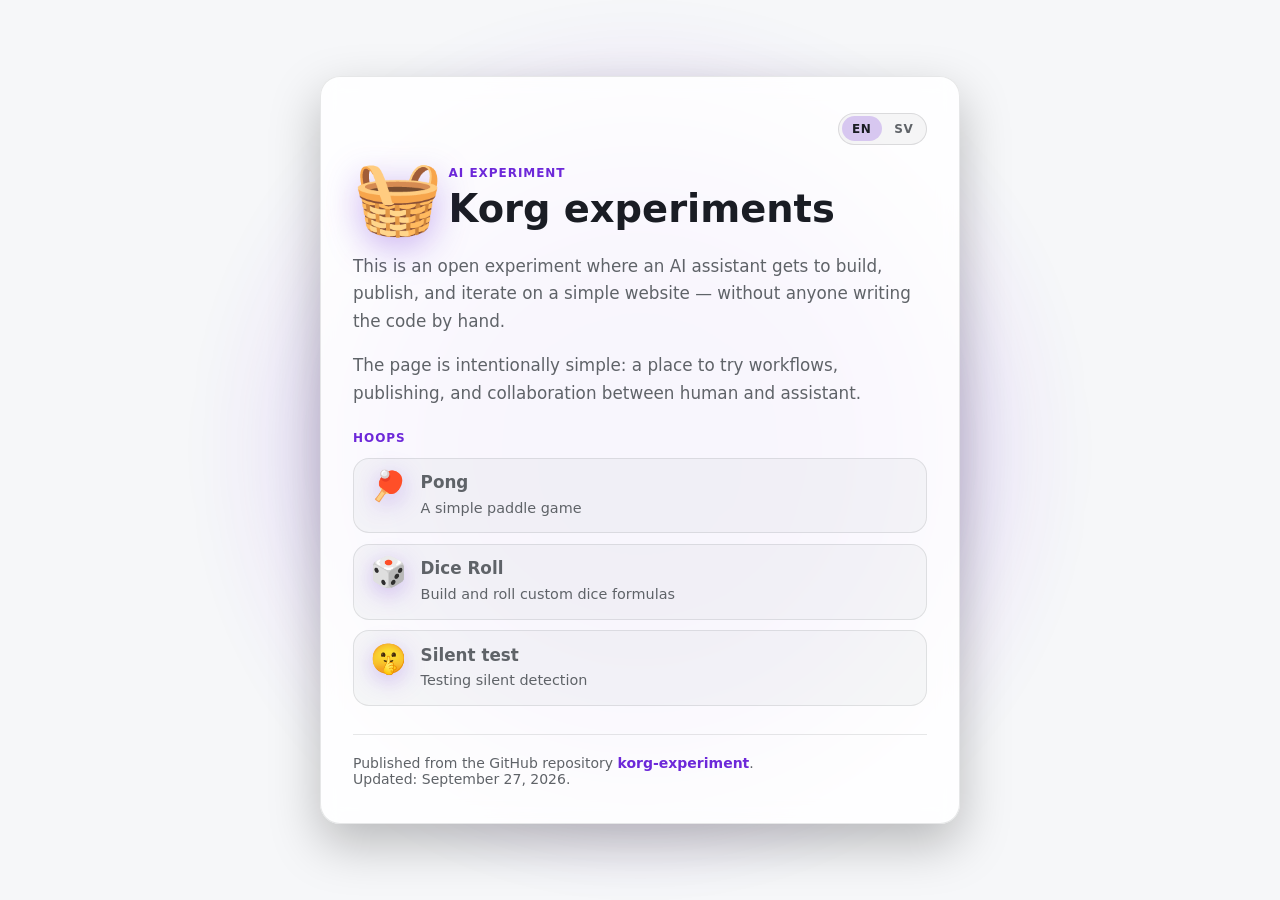
==== commit c1b0cf7e: "Implement soft navigation between hoops without full page reload" ====
--- a/index.html
+++ b/index.html
@@ -1,5 +1,4 @@
 <!DOCTYPE html>
-<!-- korg-fp-test: 20260927101149 -->
 <html lang="en">
 <head>
   <meta charset="utf-8" />
@@ -36,6 +35,7 @@
   <script src="js/animations.js" defer></script>
   <script src="js/i18n.js" defer></script>
   <script src="js/hoops.js" defer></script>
+  <script src="js/navigation.js" defer></script>
   <script src="js/home.js" defer></script>
 </body>
 </html>
--- a/css/site.css
+++ b/css/site.css
@@ -305,3 +305,31 @@
   .expand-overlay .fly-hoop { transition: none; }
   body.is-leaving main { transition: none; }
 }
+
+/* Soft navigation content transitions */
+#content.content-leave {
+  opacity: 0;
+  transform: translateY(10px);
+  transition: opacity 0.18s ease, transform 0.18s ease;
+}
+#content.content-enter {
+  opacity: 0;
+  transform: translateY(12px);
+}
+#content.content-enter-active {
+  opacity: 1;
+  transform: translateY(0);
+  transition: opacity 0.35s ease, transform 0.35s cubic-bezier(0.22, 1, 0.36, 1);
+}
+body[data-korg-page="hoop"] main {
+  width: min(52rem, 100%);
+}
+@media (prefers-reduced-motion: reduce) {
+  #content.content-leave,
+  #content.content-enter,
+  #content.content-enter-active {
+    transition: none;
+    transform: none;
+    opacity: 1;
+  }
+}
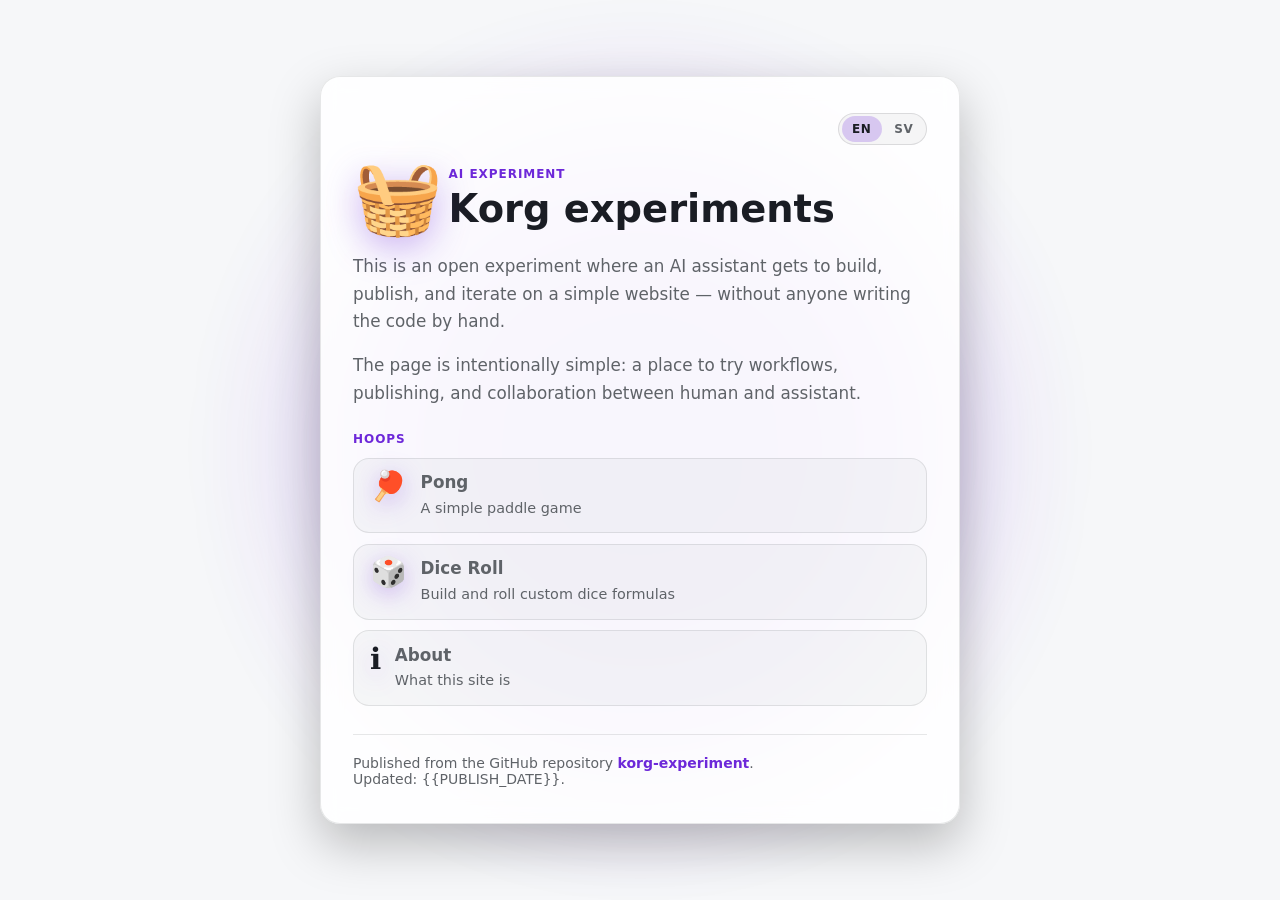
==== commit f5a8d76a: "Stamp the footer date from the Pages workflow" ====
--- a/index.html
+++ b/index.html
@@ -27,7 +27,7 @@
 
     <footer>
       <span data-i18n="footer_published_prefix">Published from the GitHub repository </span><a href="https://github.com/ChrisAcrobat/korg-experiment" data-i18n="footer_published_link">korg-experiment</a>.<br />
-      <span data-i18n="footer_updated">Updated: September 27, 2026.</span>
+      <span data-i18n="footer_updated">Updated: {{PUBLISH_DATE}}.</span>
     </footer>
   </main>
 
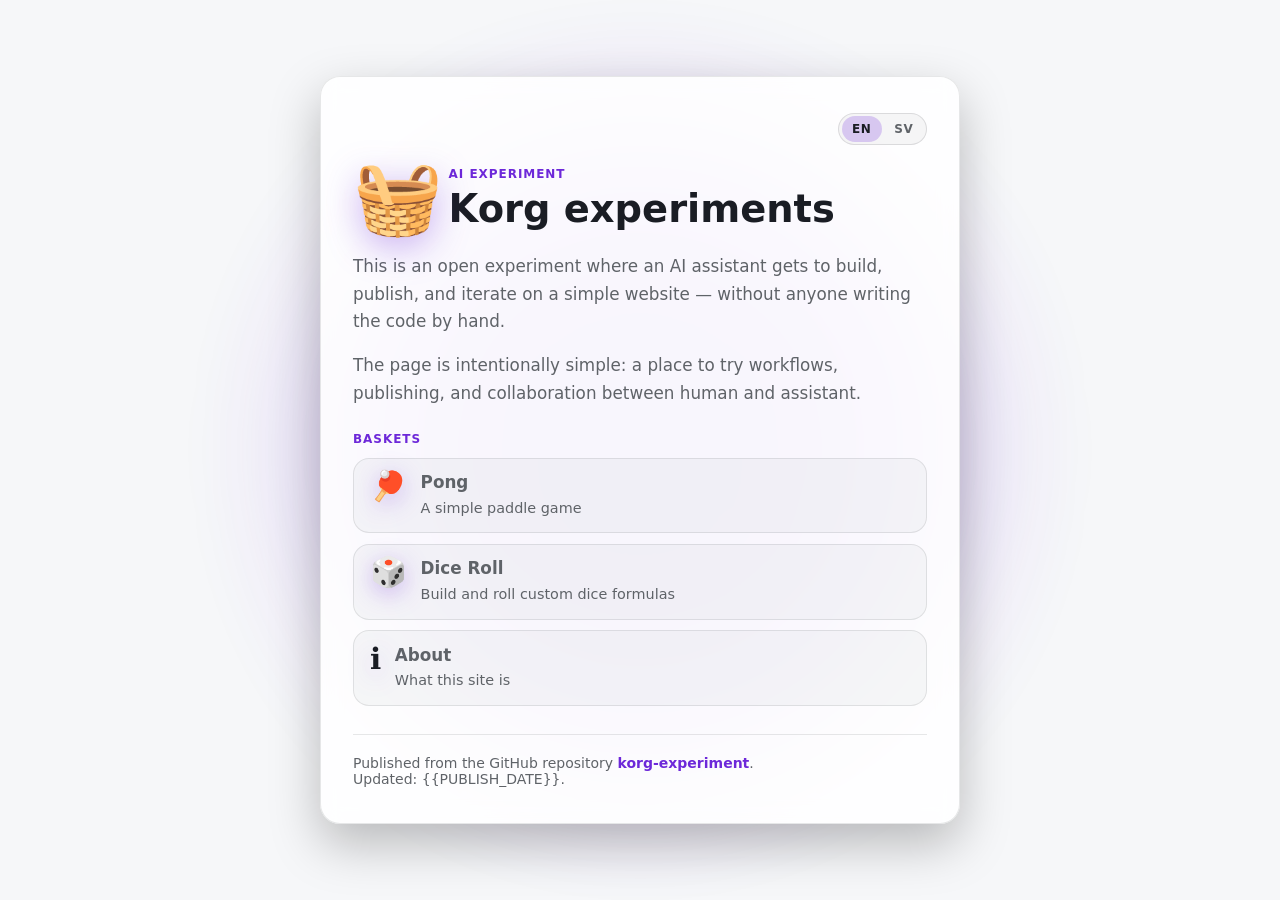
==== commit 14bdd52d: "Call projects baskets instead of hoops The English UI and the code now use basket, matching the bask" ====
--- a/index.html
+++ b/index.html
@@ -34,7 +34,7 @@
   <script src="reload.js" defer></script>
   <script src="js/animations.js" defer></script>
   <script src="js/i18n.js" defer></script>
-  <script src="js/hoops.js" defer></script>
+  <script src="js/baskets.js" defer></script>
   <script src="js/navigation.js" defer></script>
   <script src="js/home.js" defer></script>
 </body>
--- a/css/site.css
+++ b/css/site.css
@@ -141,7 +141,7 @@
   gap: 0;
   margin-bottom: 1.25rem;
 }
-.basket {
+span.basket {
   font-size: clamp(3.5rem, 14vw, 5rem);
   line-height: 1;
   display: block;
@@ -155,12 +155,12 @@
     gap: 0.35rem;
   }
   .hero-text { flex: 1; min-width: 0; }
-  .basket { font-size: 4.5rem; flex-shrink: 0; }
+  span.basket { font-size: 4.5rem; flex-shrink: 0; }
 }
 .hero-text h1 { margin-bottom: 0; }
 .hero-text .eyebrow { margin-bottom: 0.4rem; }
-.hoops-section { margin-top: 1.5rem; }
-.hoops-heading {
+.baskets-section { margin-top: 1.5rem; }
+.baskets-heading {
   margin: 0 0 0.75rem;
   font-size: 0.75rem;
   letter-spacing: 0.08em;
@@ -168,12 +168,12 @@
   color: var(--accent);
   font-weight: 600;
 }
-.hoops-status {
+.baskets-status {
   margin: 0;
   color: var(--muted);
   font-size: 0.95rem;
 }
-.hoop-list {
+.basket-list {
   list-style: none;
   margin: 0;
   padding: 0;
@@ -181,7 +181,7 @@
   flex-direction: column;
   gap: 0.65rem;
 }
-.hoop {
+a.basket {
   display: flex;
   align-items: flex-start;
   gap: 0.85rem;
@@ -194,38 +194,38 @@
   cursor: pointer;
   opacity: 0;
   transform: translateY(12px) scale(0.96);
-  animation: hoop-pop 0.55s cubic-bezier(0.22, 1, 0.36, 1) forwards;
+  animation: basket-pop 0.55s cubic-bezier(0.22, 1, 0.36, 1) forwards;
   transition: border-color 0.2s ease, background 0.2s ease, transform 0.2s ease;
 }
-.hoop:hover {
+a.basket:hover {
   border-color: color-mix(in srgb, var(--accent) 55%, transparent);
   background: color-mix(in srgb, var(--accent) 12%, transparent);
   transform: translateY(-1px) scale(1.01);
 }
-.hoop:focus-visible {
+a.basket:focus-visible {
   outline: 2px solid var(--accent);
   outline-offset: 3px;
 }
-.hoop-icon {
+.basket-icon {
   font-size: 1.85rem;
   line-height: 1;
   flex-shrink: 0;
   filter: drop-shadow(0 6px 12px color-mix(in srgb, var(--accent) 30%, transparent));
 }
-.hoop-text { min-width: 0; flex: 1; }
-.hoop-title {
+.basket-text { min-width: 0; flex: 1; }
+.basket-title {
   margin: 0;
   font-size: 1.05rem;
   font-weight: 700;
   line-height: 1.25;
 }
-.hoop-desc {
+.basket-desc {
   margin: 0.3rem 0 0;
   color: var(--muted);
   font-size: 0.9rem;
   line-height: 1.45;
 }
-@keyframes hoop-pop {
+@keyframes basket-pop {
   to { opacity: 1; transform: translateY(0) scale(1); }
 }
 footer {
@@ -247,7 +247,7 @@
   z-index: 1000;
   pointer-events: none;
 }
-.expand-overlay .fly-hoop {
+.expand-overlay .fly-basket {
   position: fixed;
   font-size: 2.5rem;
   line-height: 1;
@@ -257,7 +257,7 @@
   filter: drop-shadow(0 10px 18px color-mix(in srgb, var(--accent) 35%, transparent));
   transition: transform 0.7s cubic-bezier(0.22, 1, 0.36, 1), filter 0.7s ease;
 }
-.expand-overlay.is-on .fly-hoop {
+.expand-overlay.is-on .fly-basket {
   transform: translate(-50%, -50%) scale(22);
   filter: drop-shadow(0 0 40px color-mix(in srgb, var(--accent) 55%, transparent));
 }
@@ -300,9 +300,9 @@
   color: var(--muted);
 }
 @media (prefers-reduced-motion: reduce) {
-  .hoop { animation: none; opacity: 1; transform: none; }
-  .hoop:hover { transform: none; }
-  .expand-overlay .fly-hoop { transition: none; }
+  a.basket { animation: none; opacity: 1; transform: none; }
+  a.basket:hover { transform: none; }
+  .expand-overlay .fly-basket { transition: none; }
   body.is-leaving main { transition: none; }
 }
 
@@ -321,7 +321,7 @@
   transform: translateY(0);
   transition: opacity 0.35s ease, transform 0.35s cubic-bezier(0.22, 1, 0.36, 1);
 }
-body[data-korg-page="hoop"] main {
+body[data-korg-page="basket"] main {
   width: min(52rem, 100%);
 }
 @media (prefers-reduced-motion: reduce) {
